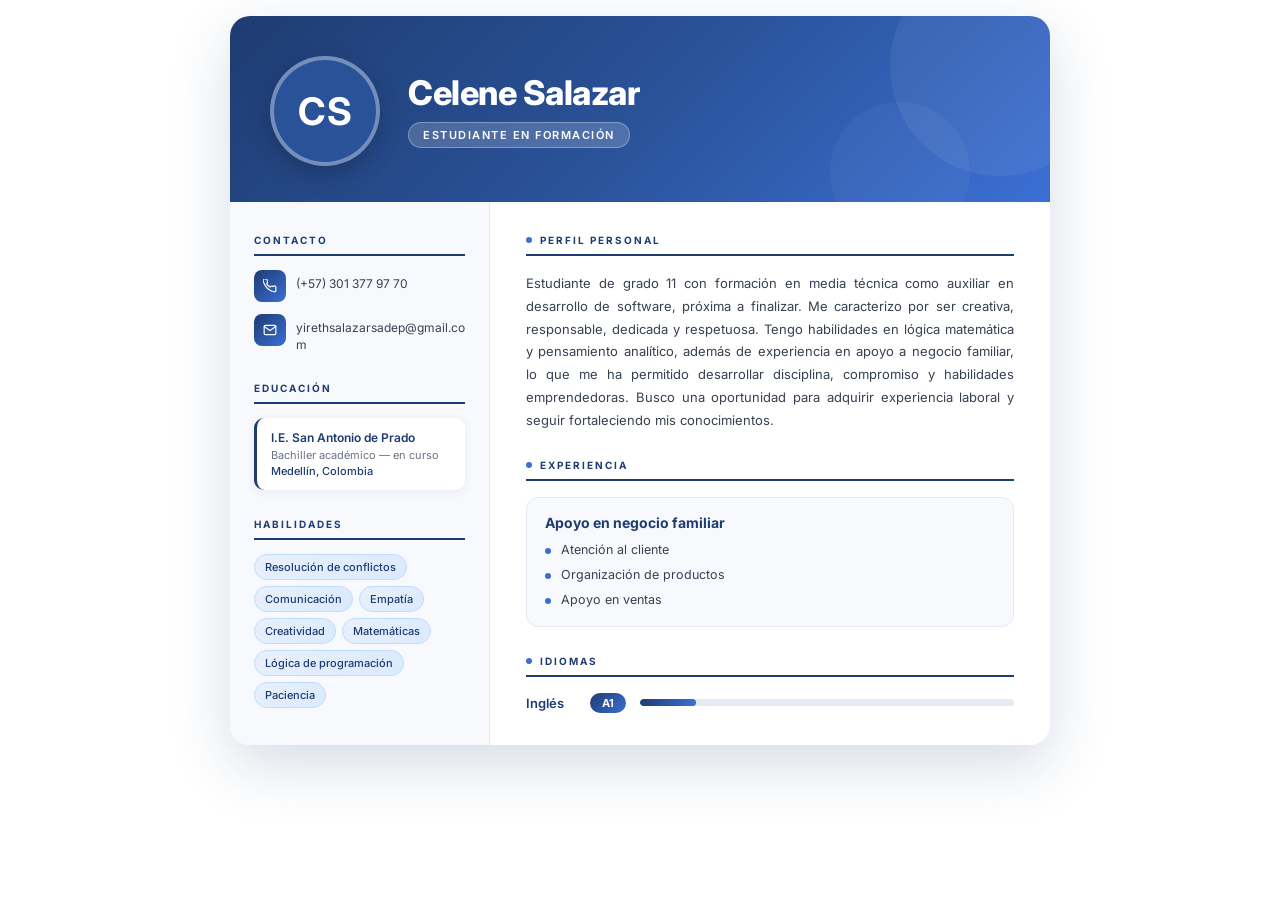
==== hoja_de_vida_cele.html @ 76cbcfff "mejoras" ====
<!DOCTYPE html>
<html lang="es">
<head>
<meta charset="UTF-8">
<meta name="viewport" content="width=device-width, initial-scale=1.0">
<title>Celene Salazar - Hoja de Vida</title>
<link href="https://fonts.googleapis.com/css2?family=Inter:wght@300;400;500;600;700;800&display=swap" rel="stylesheet">
<style>
*{margin:0;padding:0;box-sizing:border-box}
body::-webkit-scrollbar{display:none}
body{scrollbar-width:none;-ms-overflow-style:none}
body{font-family:'Inter',sans-serif;background:transparent;min-height:100vh;display:flex;align-items:flex-start;justify-content:center;padding:16px}
.cv{width:100%;max-width:820px;background:#fff;border-radius:20px;overflow:hidden;box-shadow:0 20px 60px rgba(30,60,114,.18)}

/* HEADER */
.cv-header{background:linear-gradient(135deg,#1e3c72 0%,#2a5298 50%,#3b6fd4 100%);padding:40px 40px 36px;display:flex;align-items:center;gap:28px;position:relative;overflow:hidden}
.cv-header::before{content:'';position:absolute;top:-60px;right:-60px;width:220px;height:220px;border-radius:50%;background:rgba(255,255,255,.06)}
.cv-header::after{content:'';position:absolute;bottom:-40px;right:80px;width:140px;height:140px;border-radius:50%;background:rgba(255,255,255,.04)}
.avatar{width:110px;height:110px;border-radius:50%;border:4px solid rgba(255,255,255,.35);overflow:hidden;flex-shrink:0;background:#2a5298;display:flex;align-items:center;justify-content:center;box-shadow:0 8px 24px rgba(0,0,0,.2)}
.avatar img{width:100%;height:100%;object-fit:cover}
.avatar-initials{font-size:38px;font-weight:700;color:#fff;letter-spacing:1px}
.header-info{flex:1;position:relative;z-index:1}
.header-info h1{font-size:34px;font-weight:800;color:#fff;line-height:1.1;letter-spacing:-.5px}
.header-info .role{display:inline-block;margin-top:10px;background:rgba(255,255,255,.18);border:1px solid rgba(255,255,255,.3);color:#fff;font-size:11px;font-weight:600;letter-spacing:1.5px;text-transform:uppercase;padding:5px 14px;border-radius:20px;backdrop-filter:blur(8px)}

/* BODY */
.cv-body{display:grid;grid-template-columns:260px 1fr}

/* SIDEBAR */
.sidebar{background:#f7f9fc;padding:32px 24px;border-right:1px solid #e8ecf2;display:flex;flex-direction:column;gap:28px}
.s-block{}
.s-label{font-size:10px;font-weight:700;color:#1e3c72;letter-spacing:2px;text-transform:uppercase;margin-bottom:14px;padding-bottom:8px;border-bottom:2px solid #1e3c72}

/* contacto */
.contact-row{display:flex;align-items:flex-start;gap:10px;margin-bottom:12px}
.contact-row:last-child{margin-bottom:0}
.contact-icon{width:32px;height:32px;border-radius:8px;background:linear-gradient(135deg,#1e3c72,#3b6fd4);display:flex;align-items:center;justify-content:center;flex-shrink:0}
.contact-icon svg{width:14px;height:14px;fill:none;stroke:#fff;stroke-width:2;stroke-linecap:round;stroke-linejoin:round}
.contact-text{font-size:12px;color:#374151;line-height:1.4;padding-top:6px;word-break:break-all}

/* educación */
.edu-item{background:#fff;border-radius:10px;padding:12px 14px;border-left:3px solid #1e3c72;box-shadow:0 2px 8px rgba(30,60,114,.07)}
.edu-name{font-size:12px;font-weight:600;color:#1e3c72;line-height:1.3}
.edu-sub{font-size:11px;color:#6b7280;margin-top:3px}

/* habilidades */
.skills-wrap{display:flex;flex-wrap:wrap;gap:6px}
.skill-tag{background:linear-gradient(135deg,#e8f0fb,#dbeafe);color:#1e3c72;font-size:11px;font-weight:500;padding:5px 10px;border-radius:20px;border:1px solid #bfdbfe}

/* MAIN */
.main{padding:32px 36px;display:flex;flex-direction:column;gap:28px}
.m-section{}
.m-label{font-size:10px;font-weight:700;color:#1e3c72;letter-spacing:2px;text-transform:uppercase;margin-bottom:16px;padding-bottom:8px;border-bottom:2px solid #1e3c72;display:flex;align-items:center;gap:8px}
.m-label span{display:inline-flex;width:6px;height:6px;border-radius:50%;background:#3b6fd4}

/* perfil */
.profile-text{font-size:13px;color:#374151;line-height:1.75;text-align:justify}

/* experiencia */
.exp-card{background:#f7f9fc;border-radius:12px;padding:16px 18px;border:1px solid #e5eaf3}
.exp-title{font-size:14px;font-weight:700;color:#1e3c72;margin-bottom:10px}
.exp-list{list-style:none;display:flex;flex-direction:column;gap:6px}
.exp-list li{font-size:12.5px;color:#374151;padding-left:16px;position:relative;line-height:1.5}
.exp-list li::before{content:'';position:absolute;left:0;top:7px;width:6px;height:6px;border-radius:50%;background:#3b6fd4}

/* idiomas */
.lang-row{display:flex;align-items:center;gap:14px}
.lang-name{font-size:13px;font-weight:600;color:#1e3c72;min-width:50px}
.lang-badge{font-size:11px;font-weight:700;color:#fff;background:linear-gradient(135deg,#1e3c72,#3b6fd4);padding:3px 10px;border-radius:20px;min-width:36px;text-align:center}
.lang-bar{flex:1;height:7px;background:#e5eaf3;border-radius:4px;overflow:hidden}
.lang-fill{height:100%;background:linear-gradient(90deg,#1e3c72,#3b6fd4);border-radius:4px}

/* RESPONSIVE */
@media(max-width:640px){
  .cv-body{grid-template-columns:1fr}
  .sidebar{border-right:none;border-bottom:1px solid #e8ecf2}
  .cv-header{flex-direction:column;text-align:center;padding:28px 20px}
  .main{padding:24px 20px}
}
</style>
</head>
<body>
<div class="cv">

  <!-- HEADER -->
  <div class="cv-header">
    <div class="avatar">
      <img src="fotop.jpeg" alt="Celene Salazar" onerror="this.parentElement.innerHTML='<span class=\'avatar-initials\'>CS</span>'">
    </div>
    <div class="header-info">
      <h1>Celene Salazar</h1>
      <span class="role">Estudiante en Formación</span>
    </div>
  </div>

  <div class="cv-body">

    <!-- SIDEBAR -->
    <aside class="sidebar">

      <div class="s-block">
        <div class="s-label">Contacto</div>
        <div class="contact-row">
          <div class="contact-icon">
            <svg viewBox="0 0 24 24"><path d="M22 16.92v3a2 2 0 01-2.18 2 19.79 19.79 0 01-8.63-3.07A19.5 19.5 0 013.07 9.82 19.79 19.79 0 01.01 1.22 2 2 0 012 0h3a2 2 0 012 1.72 12.84 12.84 0 00.7 2.81 2 2 0 01-.45 2.11L6.09 7.91a16 16 0 006 6l1.27-1.27a2 2 0 012.11-.45 12.84 12.84 0 002.81.7A2 2 0 0122 14v2.92z"/></svg>
          </div>
          <div class="contact-text">(+57) 301 377 97 70</div>
        </div>
        <div class="contact-row">
          <div class="contact-icon">
            <svg viewBox="0 0 24 24"><path d="M4 4h16c1.1 0 2 .9 2 2v12c0 1.1-.9 2-2 2H4c-1.1 0-2-.9-2-2V6c0-1.1.9-2 2-2z"/><polyline points="22,6 12,13 2,6"/></svg>
          </div>
          <div class="contact-text">yirethsalazarsadep@gmail.com</div>
        </div>
      </div>

      <div class="s-block">
        <div class="s-label">Educación</div>
        <div class="edu-item">
          <div class="edu-name">I.E. San Antonio de Prado</div>
          <div class="edu-sub">Bachiller académico — en curso</div>
          <div class="edu-sub" style="margin-top:2px;color:#1e3c72;font-weight:500">Medellín, Colombia</div>
        </div>
      </div>

      <div class="s-block">
        <div class="s-label">Habilidades</div>
        <div class="skills-wrap">
          <span class="skill-tag">Resolución de conflictos</span>
          <span class="skill-tag">Comunicación</span>
          <span class="skill-tag">Empatía</span>
          <span class="skill-tag">Creatividad</span>
          <span class="skill-tag">Matemáticas</span>
          <span class="skill-tag">Lógica de programación</span>
          <span class="skill-tag">Paciencia</span>
        </div>
      </div>

    </aside>

    <!-- CONTENIDO PRINCIPAL -->
    <main class="main">

      <div class="m-section">
        <div class="m-label"><span></span>Perfil Personal</div>
        <p class="profile-text">
          Estudiante de grado 11 con formación en media técnica como auxiliar en desarrollo de software, próxima a finalizar. Me caracterizo por ser creativa, responsable, dedicada y respetuosa. Tengo habilidades en lógica matemática y pensamiento analítico, además de experiencia en apoyo a negocio familiar, lo que me ha permitido desarrollar disciplina, compromiso y habilidades emprendedoras. Busco una oportunidad para adquirir experiencia laboral y seguir fortaleciendo mis conocimientos.
        </p>
      </div>

      <div class="m-section">
        <div class="m-label"><span></span>Experiencia</div>
        <div class="exp-card">
          <div class="exp-title">Apoyo en negocio familiar</div>
          <ul class="exp-list">
            <li>Atención al cliente</li>
            <li>Organización de productos</li>
            <li>Apoyo en ventas</li>
          </ul>
        </div>
      </div>

      <div class="m-section">
        <div class="m-label"><span></span>Idiomas</div>
        <div class="lang-row">
          <div class="lang-name">Inglés</div>
          <div class="lang-badge">A1</div>
          <div class="lang-bar"><div class="lang-fill" style="width:15%"></div></div>
        </div>
      </div>

    </main>
  </div>
</div>
</body>
</html>
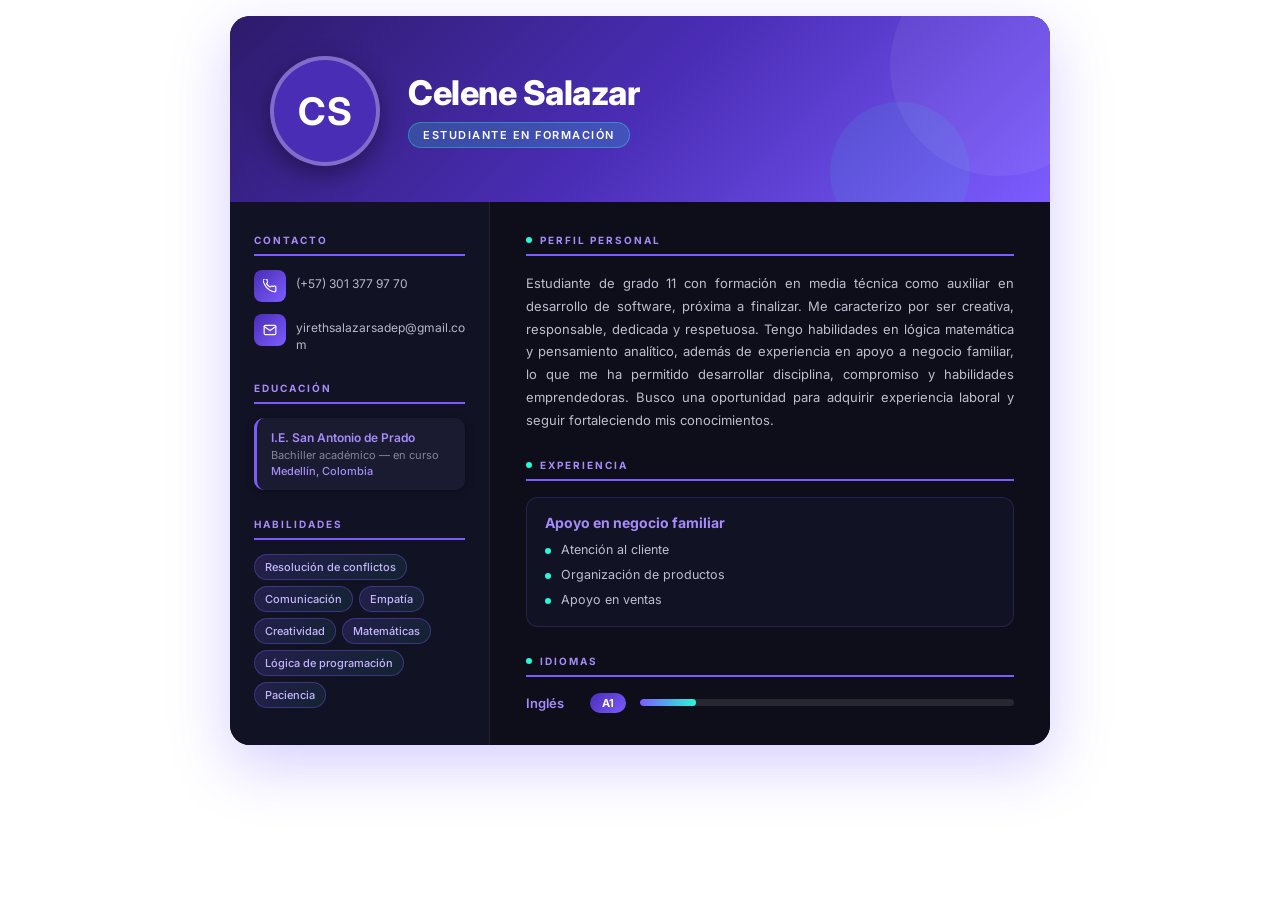
==== commit 8cf3d656: "11/06/2026" ====
--- a/hoja_de_vida_cele.html
+++ b/hoja_de_vida_cele.html
@@ -10,70 +10,70 @@
 body::-webkit-scrollbar{display:none}
 body{scrollbar-width:none;-ms-overflow-style:none}
 body{font-family:'Inter',sans-serif;background:transparent;min-height:100vh;display:flex;align-items:flex-start;justify-content:center;padding:16px}
-.cv{width:100%;max-width:820px;background:#fff;border-radius:20px;overflow:hidden;box-shadow:0 20px 60px rgba(30,60,114,.18)}
+.cv{width:100%;max-width:820px;background:#0d0e1a;border-radius:20px;overflow:hidden;box-shadow:0 20px 60px rgba(124,92,255,.30)}
 
 /* HEADER */
-.cv-header{background:linear-gradient(135deg,#1e3c72 0%,#2a5298 50%,#3b6fd4 100%);padding:40px 40px 36px;display:flex;align-items:center;gap:28px;position:relative;overflow:hidden}
+.cv-header{background:linear-gradient(135deg,#2d1b6b 0%,#4a2db5 50%,#7c5cff 100%);padding:40px 40px 36px;display:flex;align-items:center;gap:28px;position:relative;overflow:hidden}
 .cv-header::before{content:'';position:absolute;top:-60px;right:-60px;width:220px;height:220px;border-radius:50%;background:rgba(255,255,255,.06)}
-.cv-header::after{content:'';position:absolute;bottom:-40px;right:80px;width:140px;height:140px;border-radius:50%;background:rgba(255,255,255,.04)}
-.avatar{width:110px;height:110px;border-radius:50%;border:4px solid rgba(255,255,255,.35);overflow:hidden;flex-shrink:0;background:#2a5298;display:flex;align-items:center;justify-content:center;box-shadow:0 8px 24px rgba(0,0,0,.2)}
+.cv-header::after{content:'';position:absolute;bottom:-40px;right:80px;width:140px;height:140px;border-radius:50%;background:rgba(41,247,215,.08)}
+.avatar{width:110px;height:110px;border-radius:50%;border:4px solid rgba(255,255,255,.30);overflow:hidden;flex-shrink:0;background:#4a2db5;display:flex;align-items:center;justify-content:center;box-shadow:0 8px 24px rgba(0,0,0,.4)}
 .avatar img{width:100%;height:100%;object-fit:cover}
 .avatar-initials{font-size:38px;font-weight:700;color:#fff;letter-spacing:1px}
 .header-info{flex:1;position:relative;z-index:1}
 .header-info h1{font-size:34px;font-weight:800;color:#fff;line-height:1.1;letter-spacing:-.5px}
-.header-info .role{display:inline-block;margin-top:10px;background:rgba(255,255,255,.18);border:1px solid rgba(255,255,255,.3);color:#fff;font-size:11px;font-weight:600;letter-spacing:1.5px;text-transform:uppercase;padding:5px 14px;border-radius:20px;backdrop-filter:blur(8px)}
+.header-info .role{display:inline-block;margin-top:10px;background:rgba(41,247,215,.18);border:1px solid rgba(41,247,215,.35);color:#fff;font-size:11px;font-weight:600;letter-spacing:1.5px;text-transform:uppercase;padding:5px 14px;border-radius:20px;backdrop-filter:blur(8px)}
 
 /* BODY */
 .cv-body{display:grid;grid-template-columns:260px 1fr}
 
 /* SIDEBAR */
-.sidebar{background:#f7f9fc;padding:32px 24px;border-right:1px solid #e8ecf2;display:flex;flex-direction:column;gap:28px}
+.sidebar{background:#111224;padding:32px 24px;border-right:1px solid rgba(255,255,255,.07);display:flex;flex-direction:column;gap:28px}
 .s-block{}
-.s-label{font-size:10px;font-weight:700;color:#1e3c72;letter-spacing:2px;text-transform:uppercase;margin-bottom:14px;padding-bottom:8px;border-bottom:2px solid #1e3c72}
+.s-label{font-size:10px;font-weight:700;color:#a78bfa;letter-spacing:2px;text-transform:uppercase;margin-bottom:14px;padding-bottom:8px;border-bottom:2px solid #7c5cff}
 
 /* contacto */
 .contact-row{display:flex;align-items:flex-start;gap:10px;margin-bottom:12px}
 .contact-row:last-child{margin-bottom:0}
-.contact-icon{width:32px;height:32px;border-radius:8px;background:linear-gradient(135deg,#1e3c72,#3b6fd4);display:flex;align-items:center;justify-content:center;flex-shrink:0}
+.contact-icon{width:32px;height:32px;border-radius:8px;background:linear-gradient(135deg,#4a2db5,#7c5cff);display:flex;align-items:center;justify-content:center;flex-shrink:0}
 .contact-icon svg{width:14px;height:14px;fill:none;stroke:#fff;stroke-width:2;stroke-linecap:round;stroke-linejoin:round}
-.contact-text{font-size:12px;color:#374151;line-height:1.4;padding-top:6px;word-break:break-all}
+.contact-text{font-size:12px;color:rgba(238,240,255,.75);line-height:1.4;padding-top:6px;word-break:break-all}
 
 /* educación */
-.edu-item{background:#fff;border-radius:10px;padding:12px 14px;border-left:3px solid #1e3c72;box-shadow:0 2px 8px rgba(30,60,114,.07)}
-.edu-name{font-size:12px;font-weight:600;color:#1e3c72;line-height:1.3}
-.edu-sub{font-size:11px;color:#6b7280;margin-top:3px}
+.edu-item{background:#1a1b30;border-radius:10px;padding:12px 14px;border-left:3px solid #7c5cff;box-shadow:0 2px 8px rgba(0,0,0,.3)}
+.edu-name{font-size:12px;font-weight:600;color:#a78bfa;line-height:1.3}
+.edu-sub{font-size:11px;color:rgba(238,240,255,.50);margin-top:3px}
 
 /* habilidades */
 .skills-wrap{display:flex;flex-wrap:wrap;gap:6px}
-.skill-tag{background:linear-gradient(135deg,#e8f0fb,#dbeafe);color:#1e3c72;font-size:11px;font-weight:500;padding:5px 10px;border-radius:20px;border:1px solid #bfdbfe}
+.skill-tag{background:linear-gradient(135deg,rgba(124,92,255,.18),rgba(41,247,215,.08));color:#c4b5fd;font-size:11px;font-weight:500;padding:5px 10px;border-radius:20px;border:1px solid rgba(124,92,255,.35)}
 
 /* MAIN */
-.main{padding:32px 36px;display:flex;flex-direction:column;gap:28px}
+.main{padding:32px 36px;display:flex;flex-direction:column;gap:28px;background:#0d0e1a}
 .m-section{}
-.m-label{font-size:10px;font-weight:700;color:#1e3c72;letter-spacing:2px;text-transform:uppercase;margin-bottom:16px;padding-bottom:8px;border-bottom:2px solid #1e3c72;display:flex;align-items:center;gap:8px}
-.m-label span{display:inline-flex;width:6px;height:6px;border-radius:50%;background:#3b6fd4}
+.m-label{font-size:10px;font-weight:700;color:#a78bfa;letter-spacing:2px;text-transform:uppercase;margin-bottom:16px;padding-bottom:8px;border-bottom:2px solid #7c5cff;display:flex;align-items:center;gap:8px}
+.m-label span{display:inline-flex;width:6px;height:6px;border-radius:50%;background:#29f7d7}
 
 /* perfil */
-.profile-text{font-size:13px;color:#374151;line-height:1.75;text-align:justify}
+.profile-text{font-size:13px;color:rgba(238,240,255,.78);line-height:1.75;text-align:justify}
 
 /* experiencia */
-.exp-card{background:#f7f9fc;border-radius:12px;padding:16px 18px;border:1px solid #e5eaf3}
-.exp-title{font-size:14px;font-weight:700;color:#1e3c72;margin-bottom:10px}
+.exp-card{background:#111224;border-radius:12px;padding:16px 18px;border:1px solid rgba(124,92,255,.20)}
+.exp-title{font-size:14px;font-weight:700;color:#a78bfa;margin-bottom:10px}
 .exp-list{list-style:none;display:flex;flex-direction:column;gap:6px}
-.exp-list li{font-size:12.5px;color:#374151;padding-left:16px;position:relative;line-height:1.5}
-.exp-list li::before{content:'';position:absolute;left:0;top:7px;width:6px;height:6px;border-radius:50%;background:#3b6fd4}
+.exp-list li{font-size:12.5px;color:rgba(238,240,255,.78);padding-left:16px;position:relative;line-height:1.5}
+.exp-list li::before{content:'';position:absolute;left:0;top:7px;width:6px;height:6px;border-radius:50%;background:#29f7d7}
 
 /* idiomas */
 .lang-row{display:flex;align-items:center;gap:14px}
-.lang-name{font-size:13px;font-weight:600;color:#1e3c72;min-width:50px}
-.lang-badge{font-size:11px;font-weight:700;color:#fff;background:linear-gradient(135deg,#1e3c72,#3b6fd4);padding:3px 10px;border-radius:20px;min-width:36px;text-align:center}
-.lang-bar{flex:1;height:7px;background:#e5eaf3;border-radius:4px;overflow:hidden}
-.lang-fill{height:100%;background:linear-gradient(90deg,#1e3c72,#3b6fd4);border-radius:4px}
+.lang-name{font-size:13px;font-weight:600;color:#a78bfa;min-width:50px}
+.lang-badge{font-size:11px;font-weight:700;color:#fff;background:linear-gradient(135deg,#4a2db5,#7c5cff);padding:3px 10px;border-radius:20px;min-width:36px;text-align:center}
+.lang-bar{flex:1;height:7px;background:rgba(255,255,255,.10);border-radius:4px;overflow:hidden}
+.lang-fill{height:100%;background:linear-gradient(90deg,#7c5cff,#29f7d7);border-radius:4px}
 
 /* RESPONSIVE */
 @media(max-width:640px){
   .cv-body{grid-template-columns:1fr}
-  .sidebar{border-right:none;border-bottom:1px solid #e8ecf2}
+  .sidebar{border-right:none;border-bottom:1px solid rgba(255,255,255,.07)}
   .cv-header{flex-direction:column;text-align:center;padding:28px 20px}
   .main{padding:24px 20px}
 }
@@ -119,7 +119,7 @@
         <div class="edu-item">
           <div class="edu-name">I.E. San Antonio de Prado</div>
           <div class="edu-sub">Bachiller académico — en curso</div>
-          <div class="edu-sub" style="margin-top:2px;color:#1e3c72;font-weight:500">Medellín, Colombia</div>
+          <div class="edu-sub" style="margin-top:2px;color:#a78bfa;font-weight:500">Medellín, Colombia</div>
         </div>
       </div>
 
